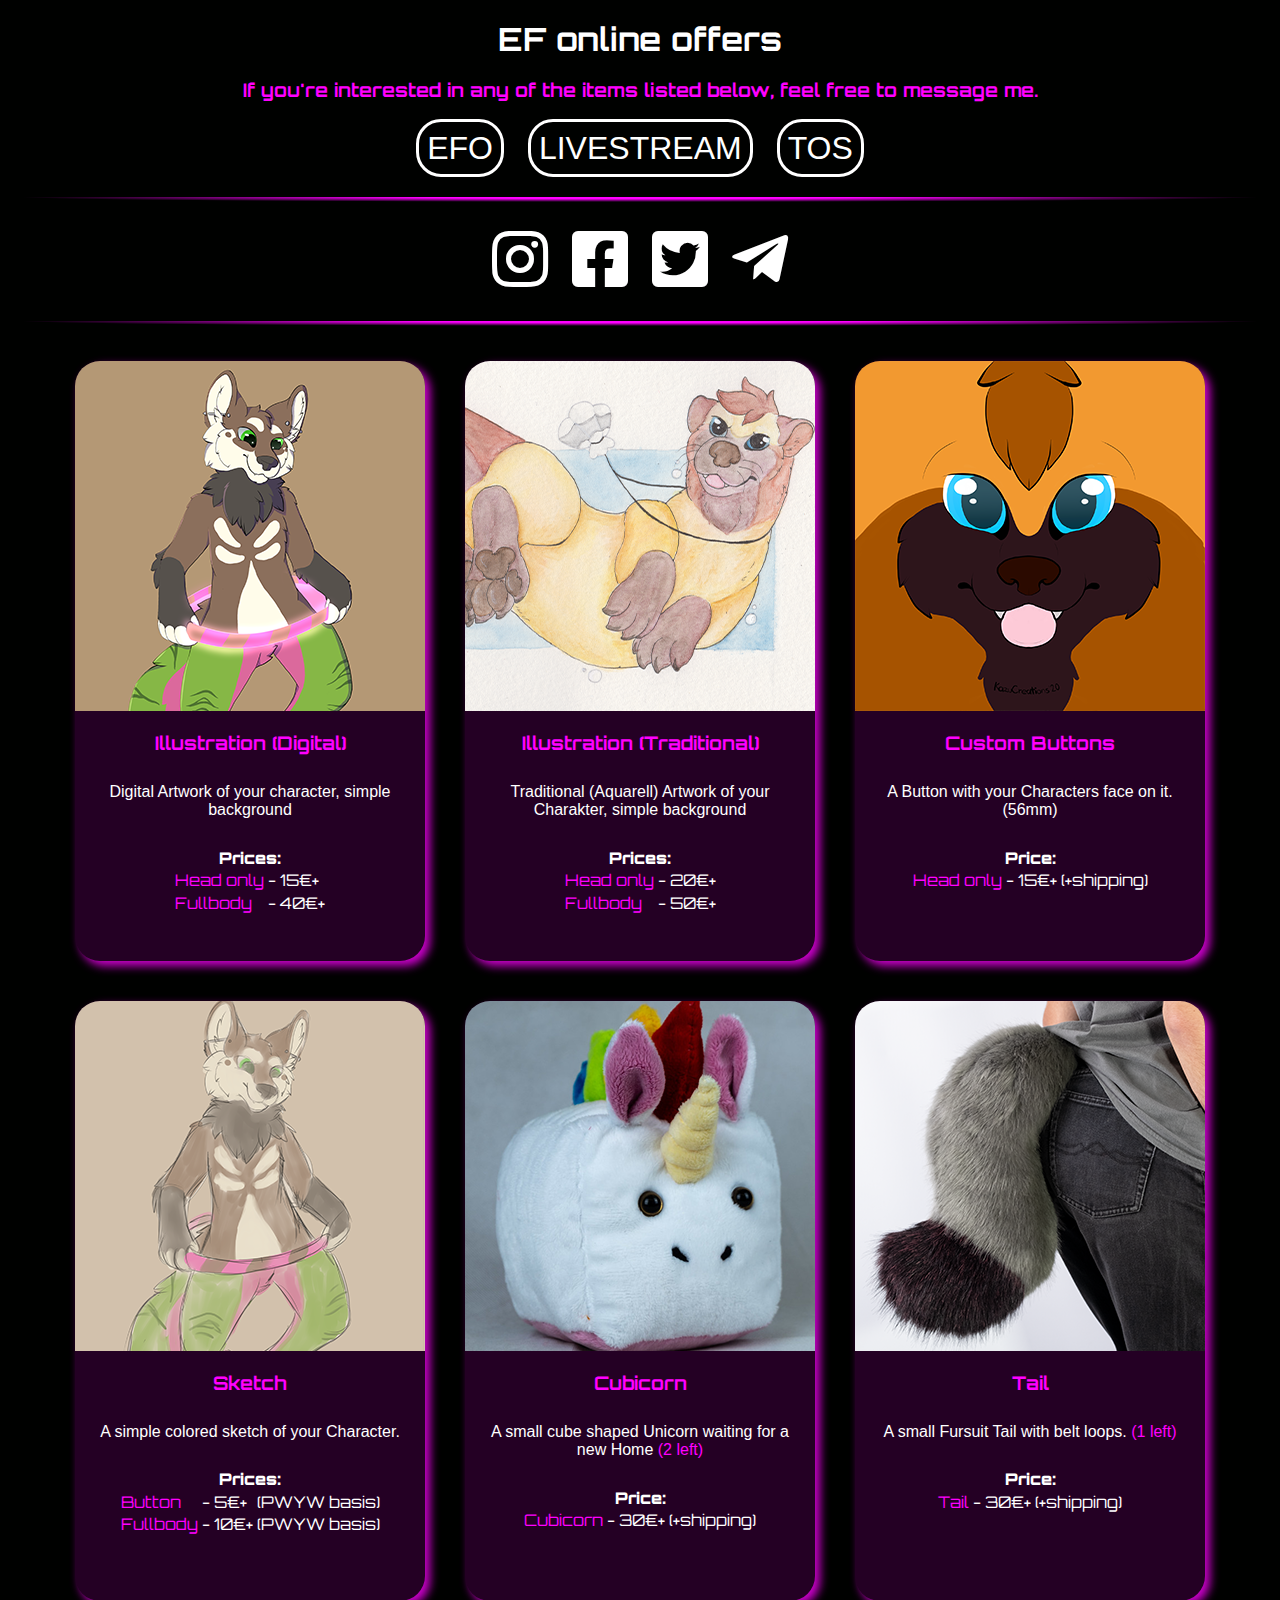
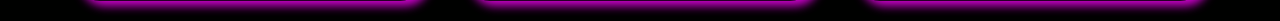
==== index.html @ b6abb4b1 "fille din card" ====
<!DOCTYPE html>
<html>

<head>
    <meta charset="UTF-8">
    <link rel="stylesheet" type="text/css" href=".\css\EFO.css">
    <link rel="stylesheet" type="text/css" href=".\css\normalize.css">
    <link rel="stylesheet" type="text/css" href=".\css\font_awesome.css">
    <link href="https://fonts.googleapis.com/css2?family=Orbitron:wght@400;500;600;700;800;900&display=swap" rel="stylesheet">
    <title> EFo - KazuCreations </title>
</head>

<body>
    <h1>EF online offers</h1>
 
    <h3>If you're interested in any of the items listed below, feel free to message me. </h3>
    
    <div class="center">
        <a href="https://www.eurofurence.org/EFO2020/" target="_blank">EFO</a>
        <a href="https://picarto.tv/kazucreations" target="_blank">LIVESTREAM</a>
        <a href="./tos.html">TOS</a>
    </div>
    
    <hr>

    <div class="centeri">
        <a href="https://www.instagram.com/kazucreations/?hl=de"><i class="fab fa-instagram"></i></a>
        <a href="https://www.facebook.com/kazucreations/"><i class="fab fa-facebook-square"></i></a>
        <a href="https://twitter.com/kazucreations"><i class="fab fa-twitter-square"></i></a>
        <a href="https://t.me/kazucreations"><i class="fab fa-telegram-plane"></i></a>
    </div>

    <hr>

    <div class="flex">

        <div class="container">
            <img src="img/digital.png">
            <h3>Illustration (Digital)</h3>
            <p>Digital Artwork of your character, simple background</p>
            <table class="table-center">
                <tr>
                    <th colspan="2"><strong>Prices:</strong</th>
                </tr>
                <tr>
                    <td><span>Head only</span></td>
                    <td> - 15€+</td>
                </tr>
                <tr>
                    <td><span>Fullbody</span></td>
                    <td> - 40€+</td>
                </tr>
            </table>
        </div>
       
        <div class="container">
            <img src="img/traditional.png">
            <h3>Illustration (Traditional)</h3>
            <p>Traditional (Aquarell) Artwork of your Charakter, simple background</p>
            <table class="table-center">
                <tr>
                    <th colspan="2"><strong>Prices:</strong</th>
                </tr>
                <tr>
                    <td><span>Head only</span></td>
                    <td> - 20€+</td>
                </tr>
                <tr>
                    <td><span>Fullbody</span></td>
                    <td> - 50€+</td>
                </tr>
            </table>
        </div>

        <div class="container">
            <img src="img/Buttons.png">
            <h3>Custom Buttons</h3>
            <p>A Button with your Characters face on it. (56mm)</p>      
            <table class="table-center">
                <tr>
                    <th colspan="3"><strong>Price:</strong</th>
                </tr>
                <tr>
                    <td><span>Head only</span></td>
                    <td> - 15€+</td>
                    <td> (+shipping)</td>
                </tr>
               
            </table>
        </div>

        <div class="container">
            <img src="img/sketch.png">
            <h3>Sketch</h3>
            <p>A simple colored sketch of your Character.</p>
            <table class="table-center">
                <tr>
                    <th colspan="3"><strong>Prices:</strong</th>
                </tr>
                <tr>
                    <td><span>Button</span></td>
                    <td> - 5€+</td>
                    <td> (PWYW basis)</td>
                </tr>
                <tr>
                    <td><span>Fullbody</span></td>
                    <td> - 10€+</td>
                    <td> (PWYW basis)</td>
                </tr>
            </table>
        </div>

        <div class="container">
            <img src="img/cubicorn.png">
            <h3>Cubicorn</h3>
            <p>A small cube shaped Unicorn waiting for a new Home <span>(2 left)</span></p>
            <table class="table-center">
                <tr>
                    <th colspan="3"><strong>Price:</strong</th>
                </tr>
                <tr>
                    <td><span>Cubicorn</span></td>
                    <td> - 30€+</td>
                    <td> (+shipping)</td>
                </tr>
            </table>
        </div>

        <div class="container">
            <img src="img/tail1.png">
            <h3>Tail</h3>
            <p>A small Fursuit Tail with belt loops. <span>(1 left)</span></p>
            <table class="table-center">
                <tr>
                    <th colspan="3"><strong>Price:</strong</th>
                </tr>
                <tr>
                    <td><span>Tail</span></td>
                    <td> - 30€+</td>
                    <td> (+shipping)</td>
                </tr>
            </table>
        </div>

    </div>

    

</body>

</html>
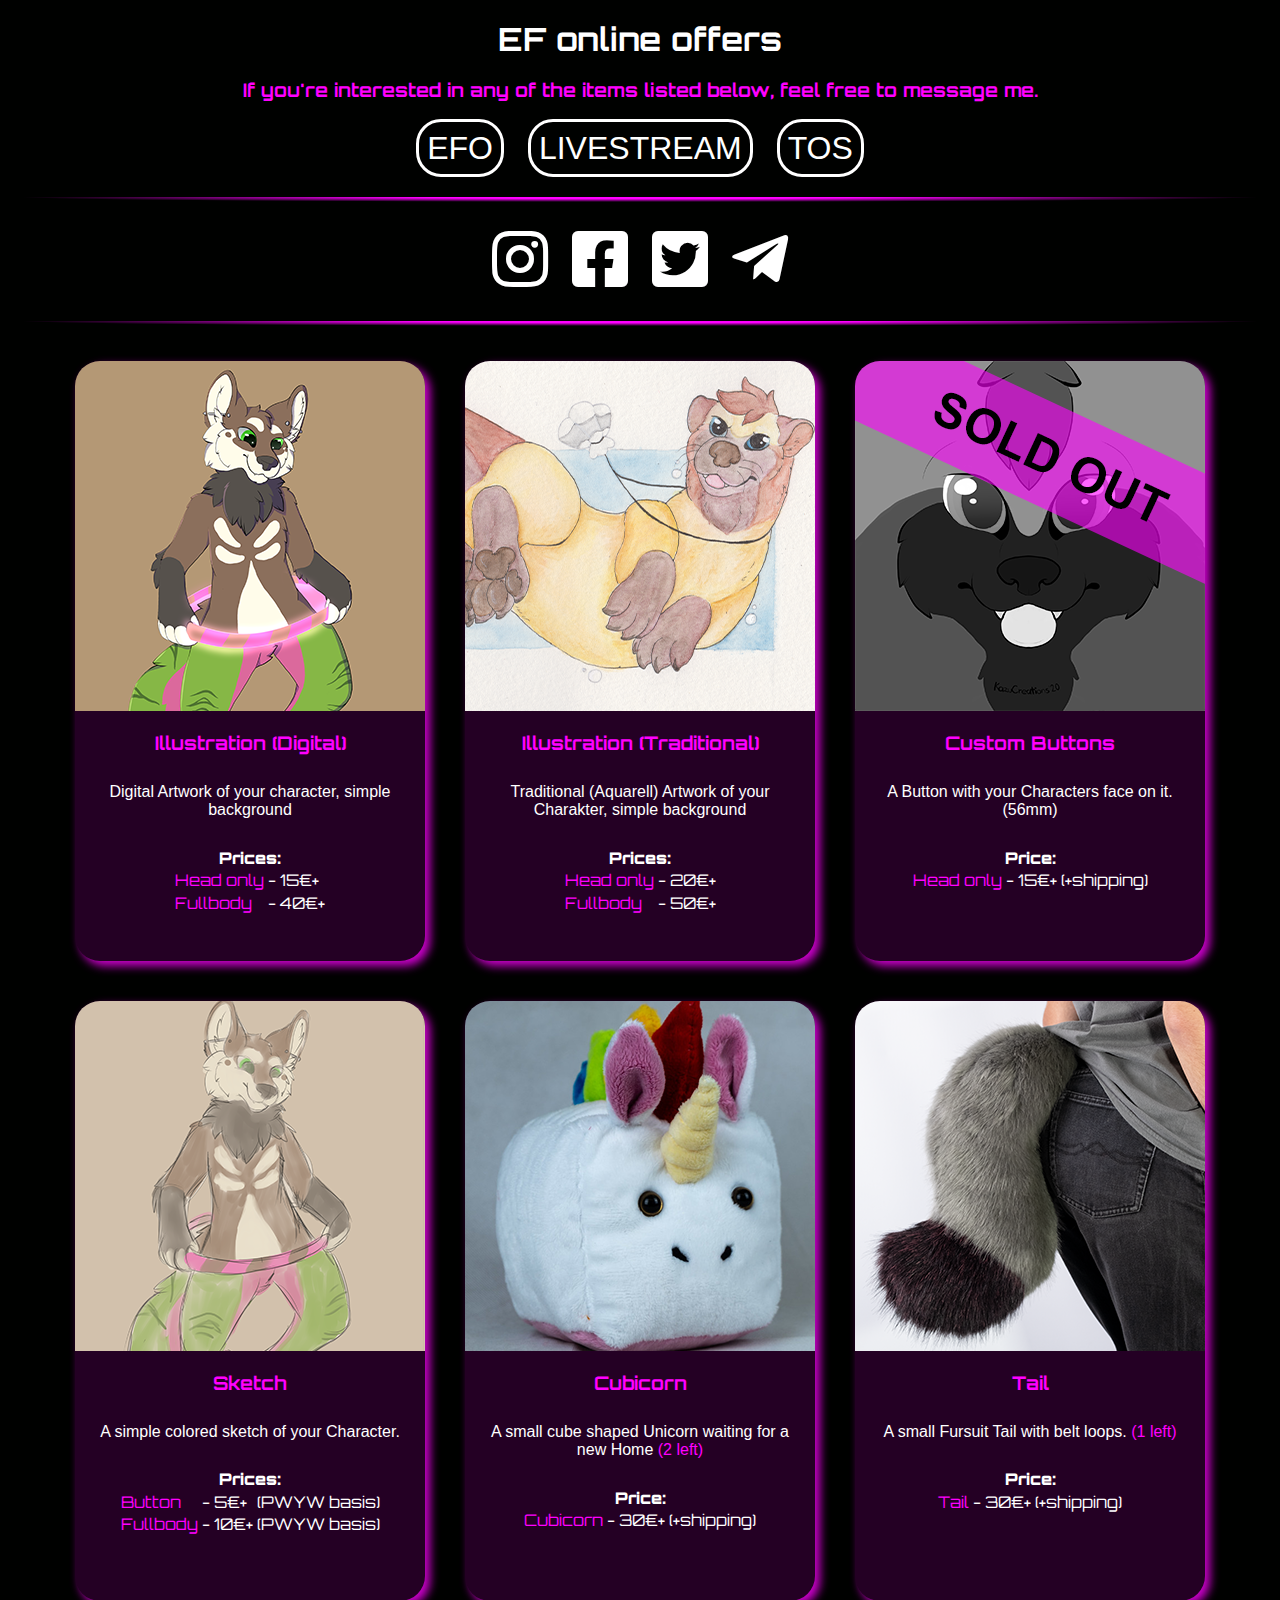
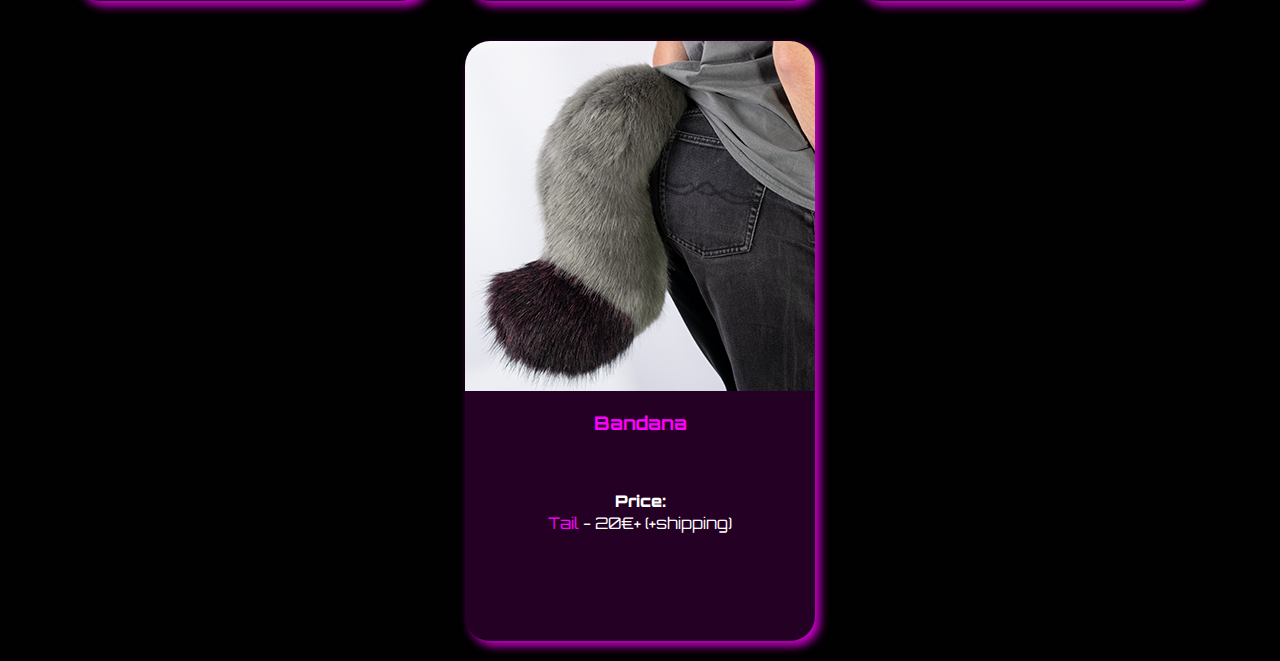
==== commit 76673f52: "added out panel for button" ====
--- a/index.html
+++ b/index.html
@@ -73,7 +73,7 @@
         </div>
 
         <div class="container">
-            <img src="img/Buttons.png">
+            <img src="img/Buttonsout.png">
             <h3>Custom Buttons</h3>
             <p>A Button with your Characters face on it. (56mm)</p>      
             <table class="table-center">
@@ -142,6 +142,22 @@
             </table>
         </div>
 
+        <div class="container">
+            <img src="img/tail1.png">
+            <h3>Bandana</h3>
+            <p> <span></span></p>
+            <table class="table-center">
+                <tr>
+                    <th colspan="3"><strong>Price:</strong</th>
+                </tr>
+                <tr>
+                    <td><span>Tail</span></td>
+                    <td> - 20€+</td>
+                    <td> (+shipping)</td>
+                </tr>
+            </table>
+        </div>
+
     </div>
 
     
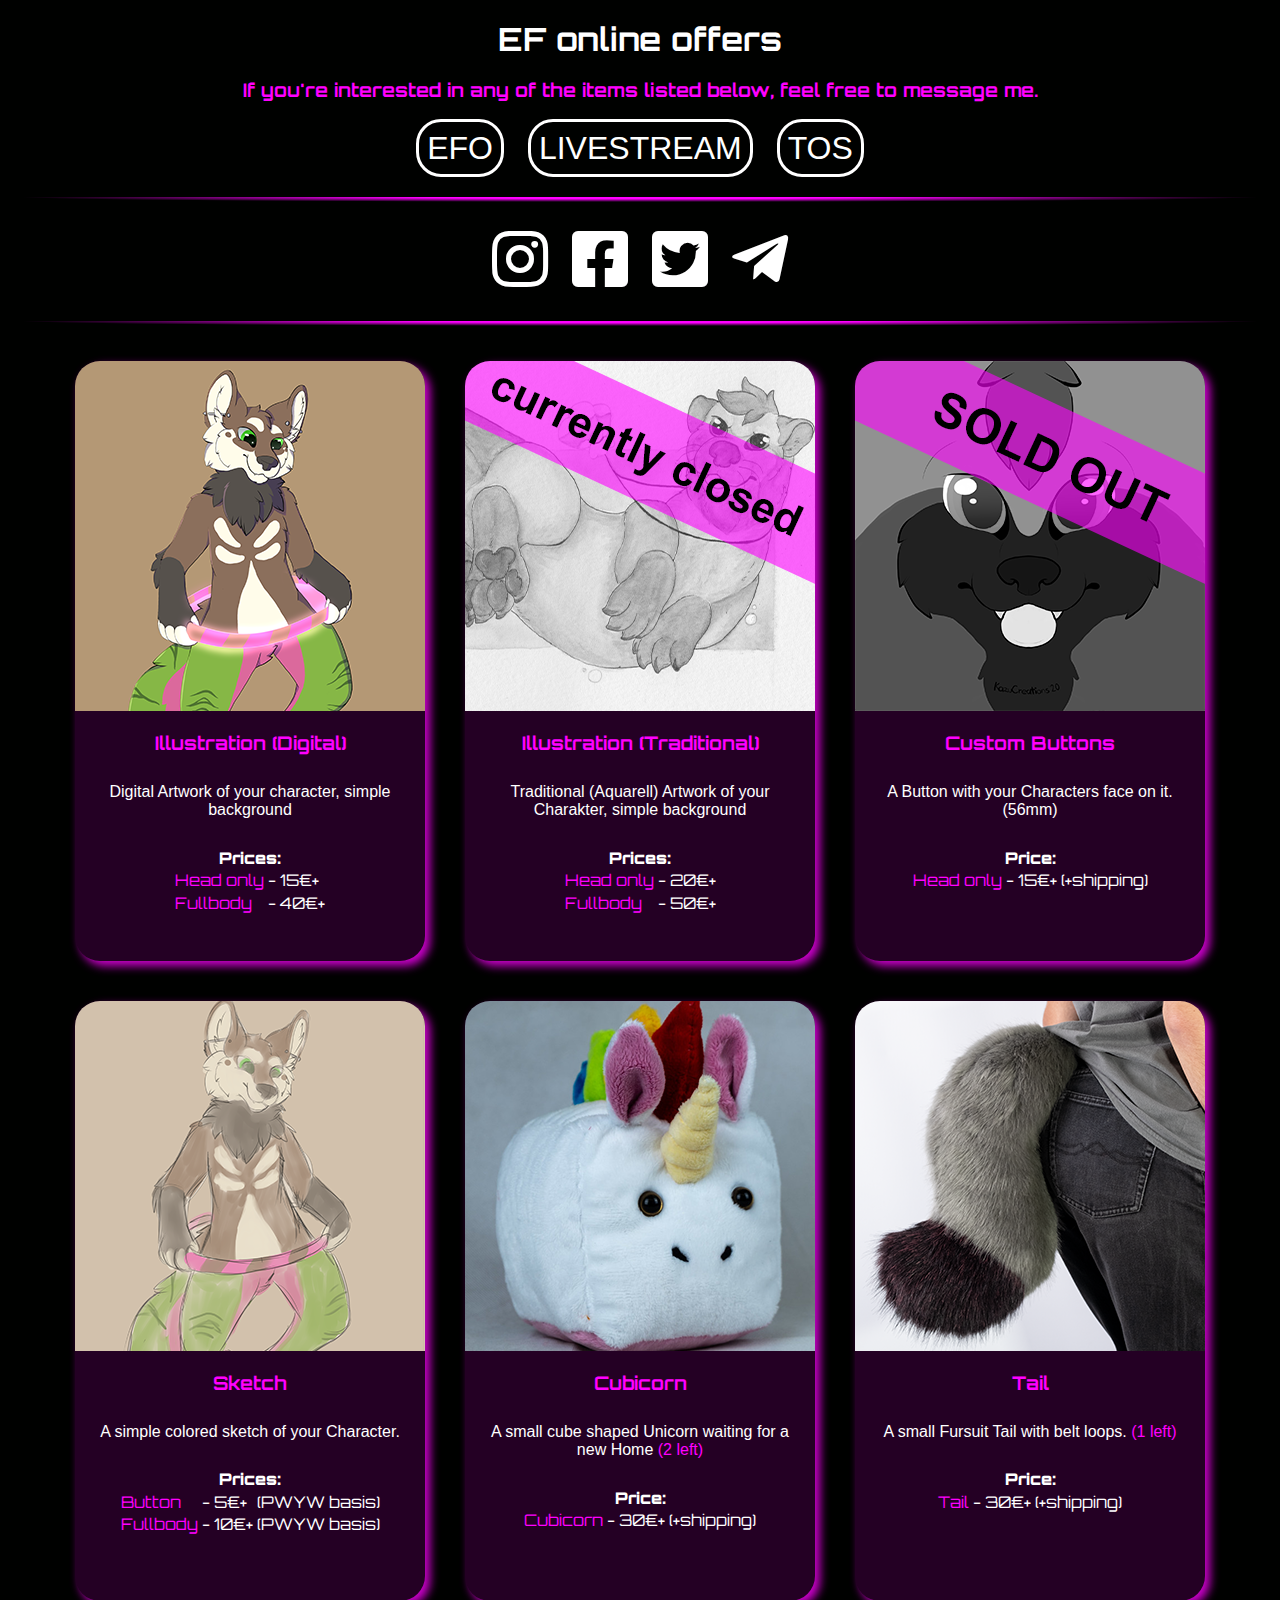
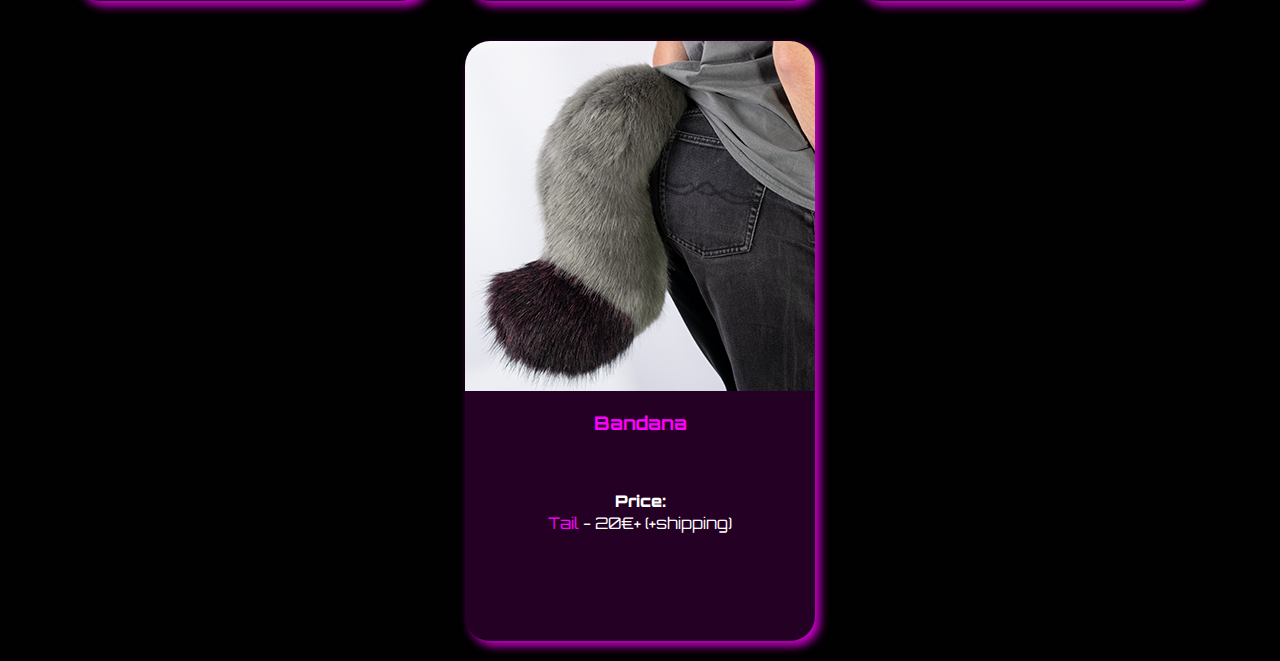
==== commit 30ea34ad: "changed more info" ====
--- a/index.html
+++ b/index.html
@@ -11,6 +11,7 @@
 </head>
 
 <body>
+    <div class="grid">
     <h1>EF online offers</h1>
  
     <h3>If you're interested in any of the items listed below, feel free to message me. </h3>
@@ -54,7 +55,7 @@
         </div>
        
         <div class="container">
-            <img src="img/traditional.png">
+            <img src="img/traditionalclosed.png">
             <h3>Illustration (Traditional)</h3>
             <p>Traditional (Aquarell) Artwork of your Charakter, simple background</p>
             <table class="table-center">
@@ -161,7 +162,7 @@
     </div>
 
     
-
+</div>
 </body>
 
 </html>
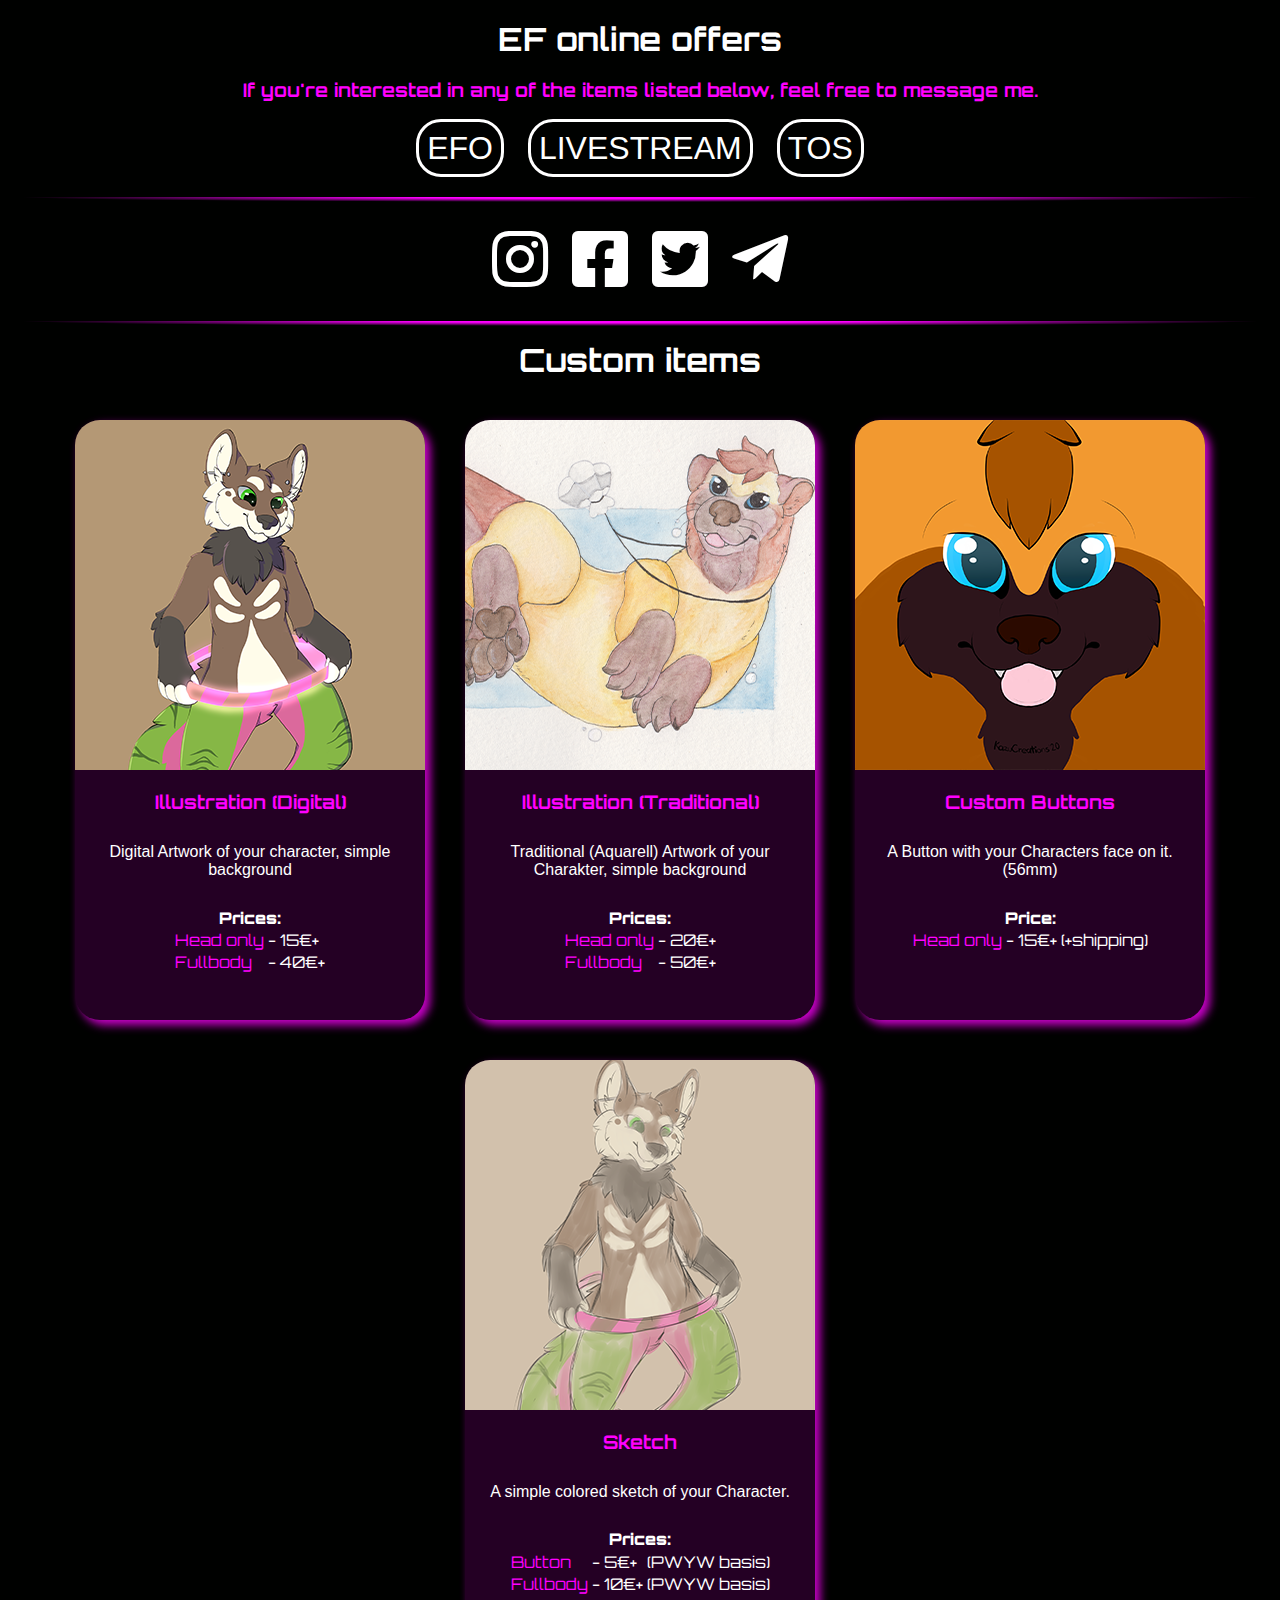
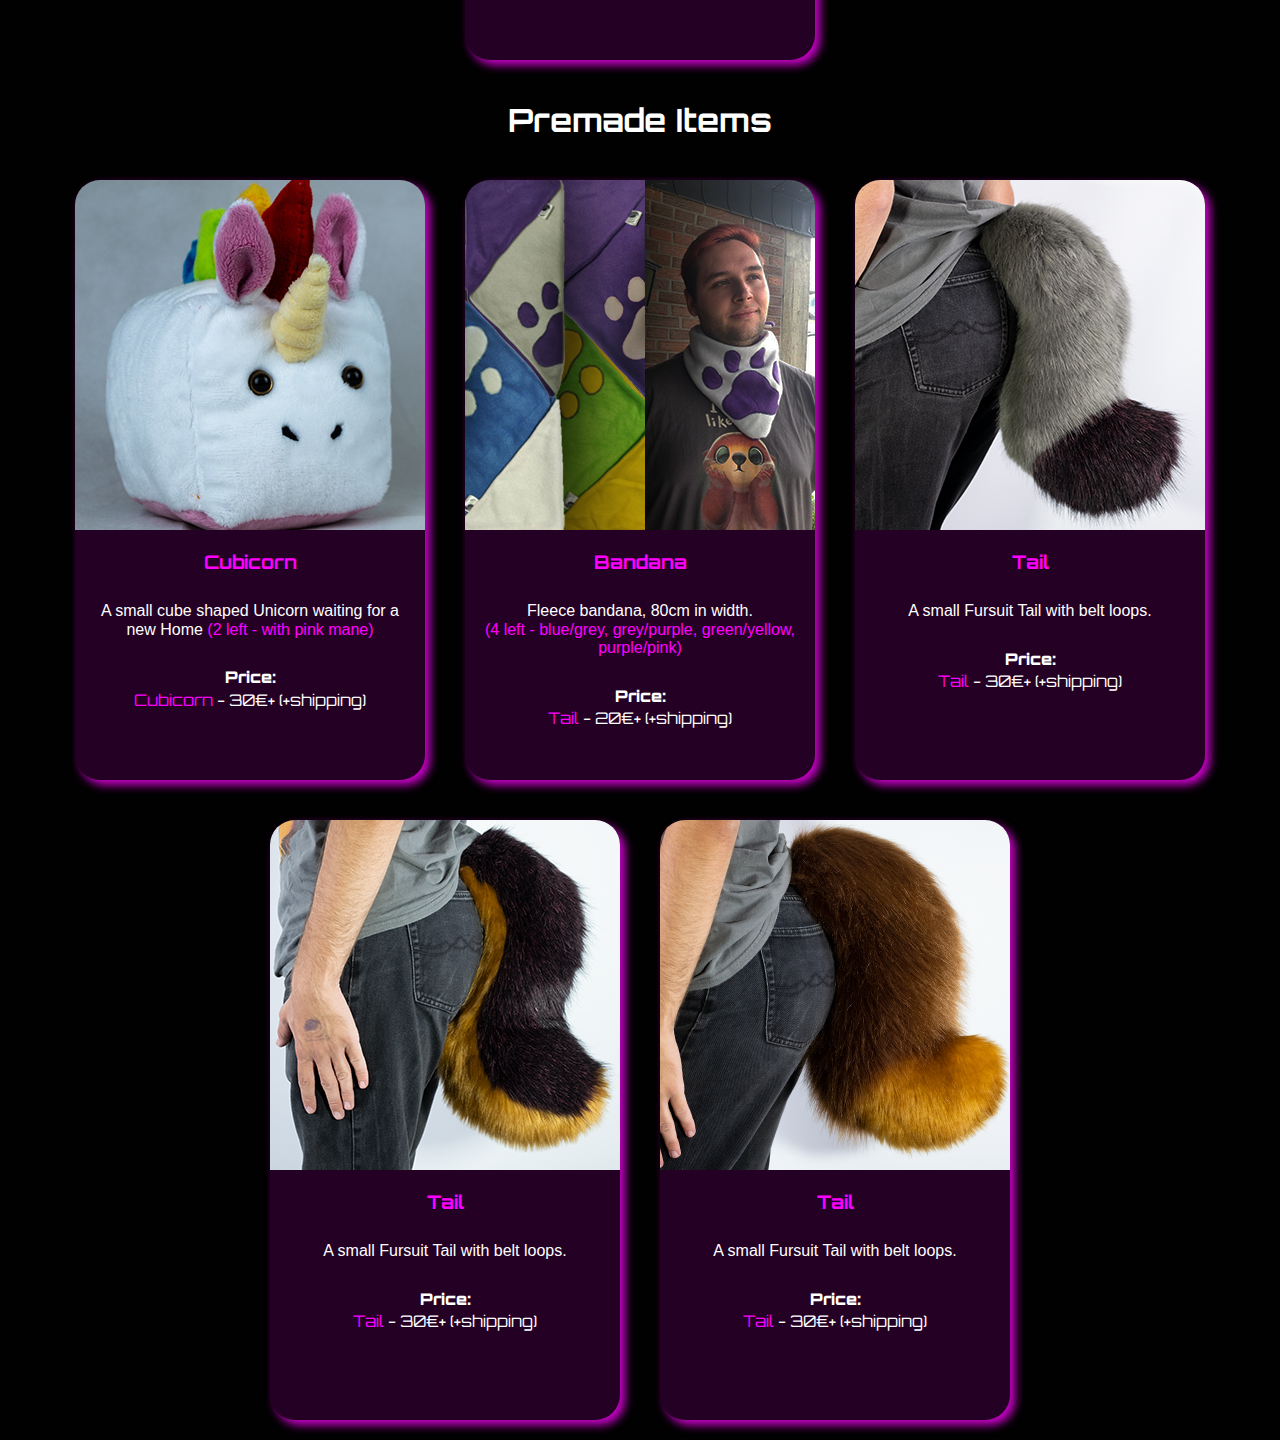
==== commit 7ac0ff28: "added card infos & img" ====
--- a/index.html
+++ b/index.html
@@ -33,6 +33,8 @@
 
     <hr>
 
+    <h1>Custom items</h1>
+
     <div class="flex">
 
         <div class="container">
@@ -55,7 +57,7 @@
         </div>
        
         <div class="container">
-            <img src="img/traditionalclosed.png">
+            <img src="img/traditional.png">
             <h3>Illustration (Traditional)</h3>
             <p>Traditional (Aquarell) Artwork of your Charakter, simple background</p>
             <table class="table-center">
@@ -74,7 +76,7 @@
         </div>
 
         <div class="container">
-            <img src="img/Buttonsout.png">
+            <img src="img/Buttons.png">
             <h3>Custom Buttons</h3>
             <p>A Button with your Characters face on it. (56mm)</p>      
             <table class="table-center">
@@ -109,12 +111,15 @@
                     <td> (PWYW basis)</td>
                 </tr>
             </table>
-        </div>
-
+        </div></div>
+
+        <h1>Premade Items</h1>
+
+<div class="flex">
         <div class="container">
             <img src="img/cubicorn.png">
             <h3>Cubicorn</h3>
-            <p>A small cube shaped Unicorn waiting for a new Home <span>(2 left)</span></p>
+            <p>A small cube shaped Unicorn waiting for a new Home <span>(2 left - with pink mane)</span></p>
             <table class="table-center">
                 <tr>
                     <th colspan="3"><strong>Price:</strong</th>
@@ -122,6 +127,22 @@
                 <tr>
                     <td><span>Cubicorn</span></td>
                     <td> - 30€+</td>
+                    <td> (+shipping)</td>
+                </tr>
+            </table>
+        </div>
+
+        <div class="container">
+            <img src="img/bandana.png">
+            <h3>Bandana</h3>
+            <p>Fleece bandana, 80cm in width. <br><span>(4 left - blue/grey, grey/purple, green/yellow, purple/pink)</span></p>
+            <table class="table-center">
+                <tr>
+                    <th colspan="3"><strong>Price:</strong</th>
+                </tr>
+                <tr>
+                    <td><span>Tail</span></td>
+                    <td> - 20€+</td>
                     <td> (+shipping)</td>
                 </tr>
             </table>
@@ -130,30 +151,46 @@
         <div class="container">
             <img src="img/tail1.png">
             <h3>Tail</h3>
-            <p>A small Fursuit Tail with belt loops. <span>(1 left)</span></p>
-            <table class="table-center">
-                <tr>
-                    <th colspan="3"><strong>Price:</strong</th>
-                </tr>
-                <tr>
-                    <td><span>Tail</span></td>
-                    <td> - 30€+</td>
-                    <td> (+shipping)</td>
-                </tr>
-            </table>
-        </div>
-
-        <div class="container">
-            <img src="img/tail1.png">
-            <h3>Bandana</h3>
-            <p> <span></span></p>
-            <table class="table-center">
-                <tr>
-                    <th colspan="3"><strong>Price:</strong</th>
-                </tr>
-                <tr>
-                    <td><span>Tail</span></td>
-                    <td> - 20€+</td>
+            <p>A small Fursuit Tail with belt loops. </p>
+            <table class="table-center">
+                <tr>
+                    <th colspan="3"><strong>Price:</strong</th>
+                </tr>
+                <tr>
+                    <td><span>Tail</span></td>
+                    <td> - 30€+</td>
+                    <td> (+shipping)</td>
+                </tr>
+            </table>
+        </div>
+
+        <div class="container">
+            <img src="img/tail2.png">
+            <h3>Tail</h3>
+            <p>A small Fursuit Tail with belt loops. </p>
+            <table class="table-center">
+                <tr>
+                    <th colspan="3"><strong>Price:</strong</th>
+                </tr>
+                <tr>
+                    <td><span>Tail</span></td>
+                    <td> - 30€+</td>
+                    <td> (+shipping)</td>
+                </tr>
+            </table>
+        </div>
+
+        <div class="container">
+            <img src="img/tail3.png">
+            <h3>Tail</h3>
+            <p>A small Fursuit Tail with belt loops. </p>
+            <table class="table-center">
+                <tr>
+                    <th colspan="3"><strong>Price:</strong</th>
+                </tr>
+                <tr>
+                    <td><span>Tail</span></td>
+                    <td> - 30€+</td>
                     <td> (+shipping)</td>
                 </tr>
             </table>
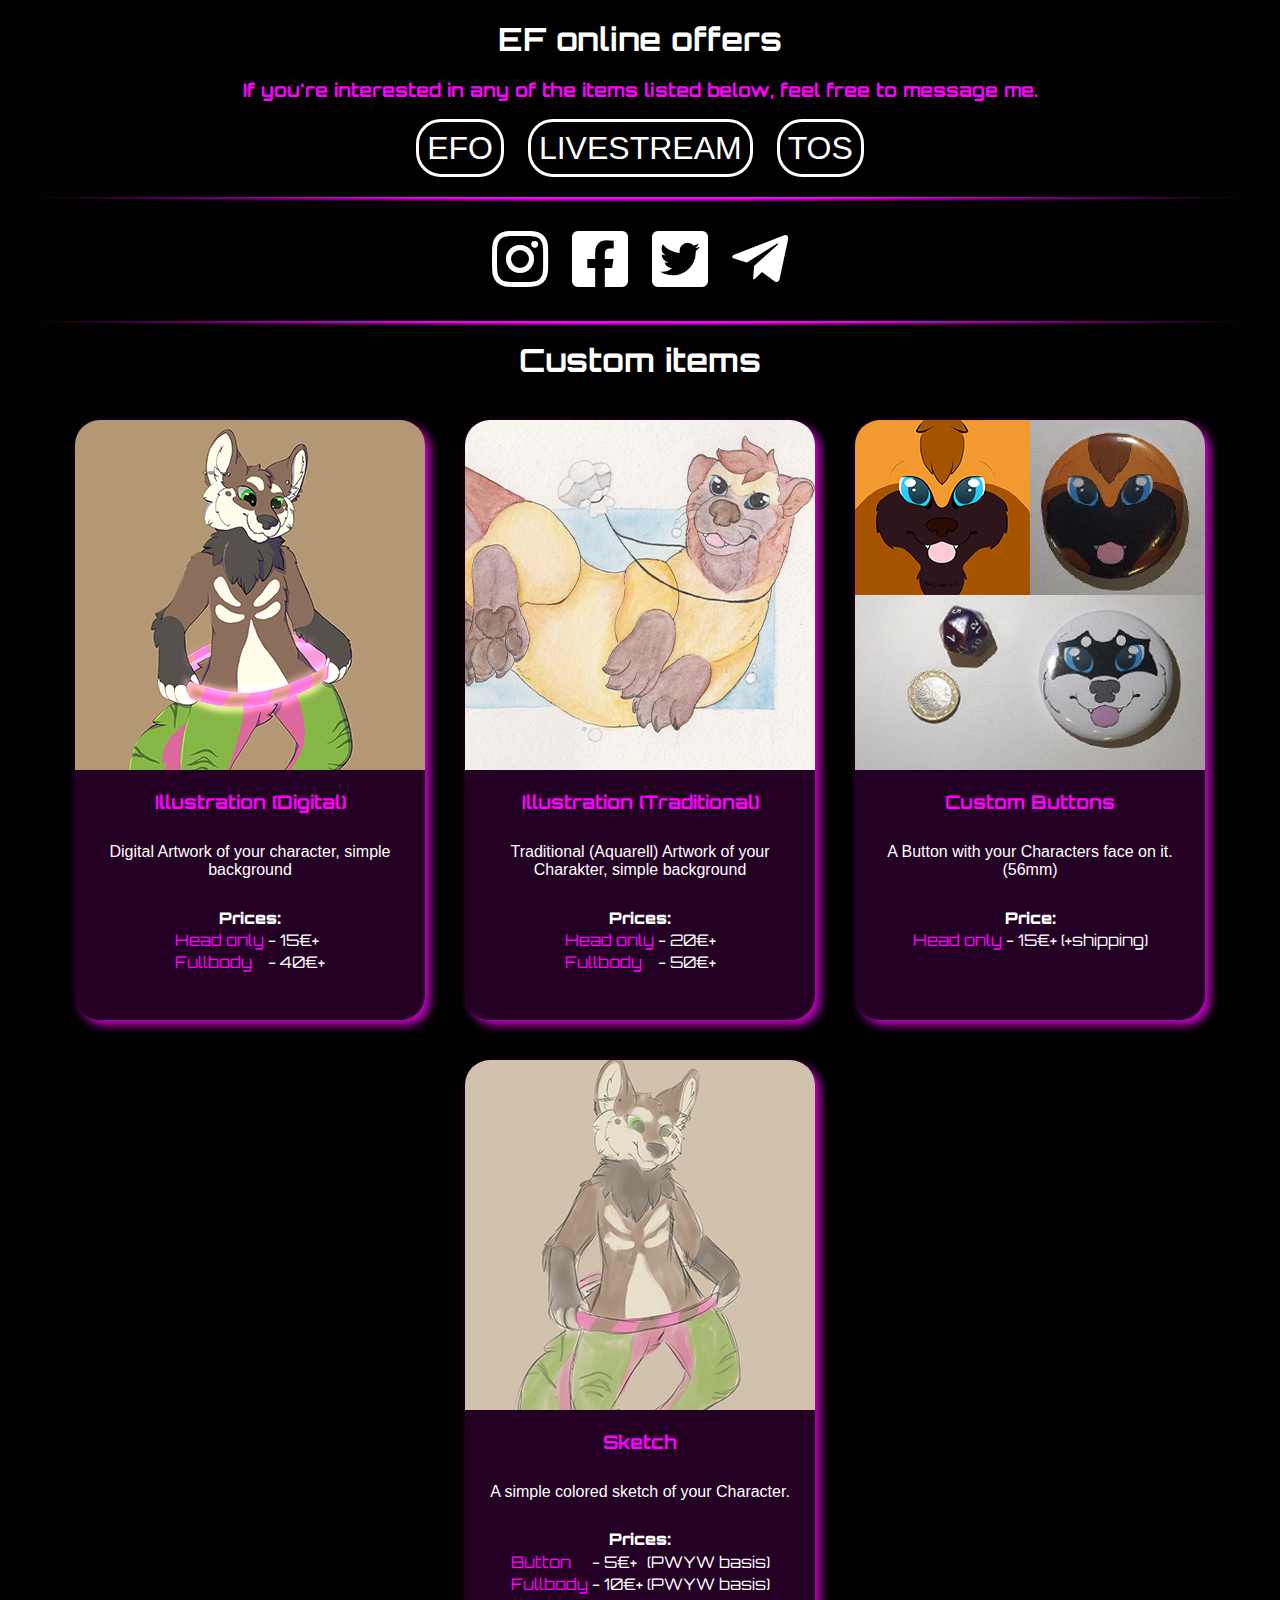
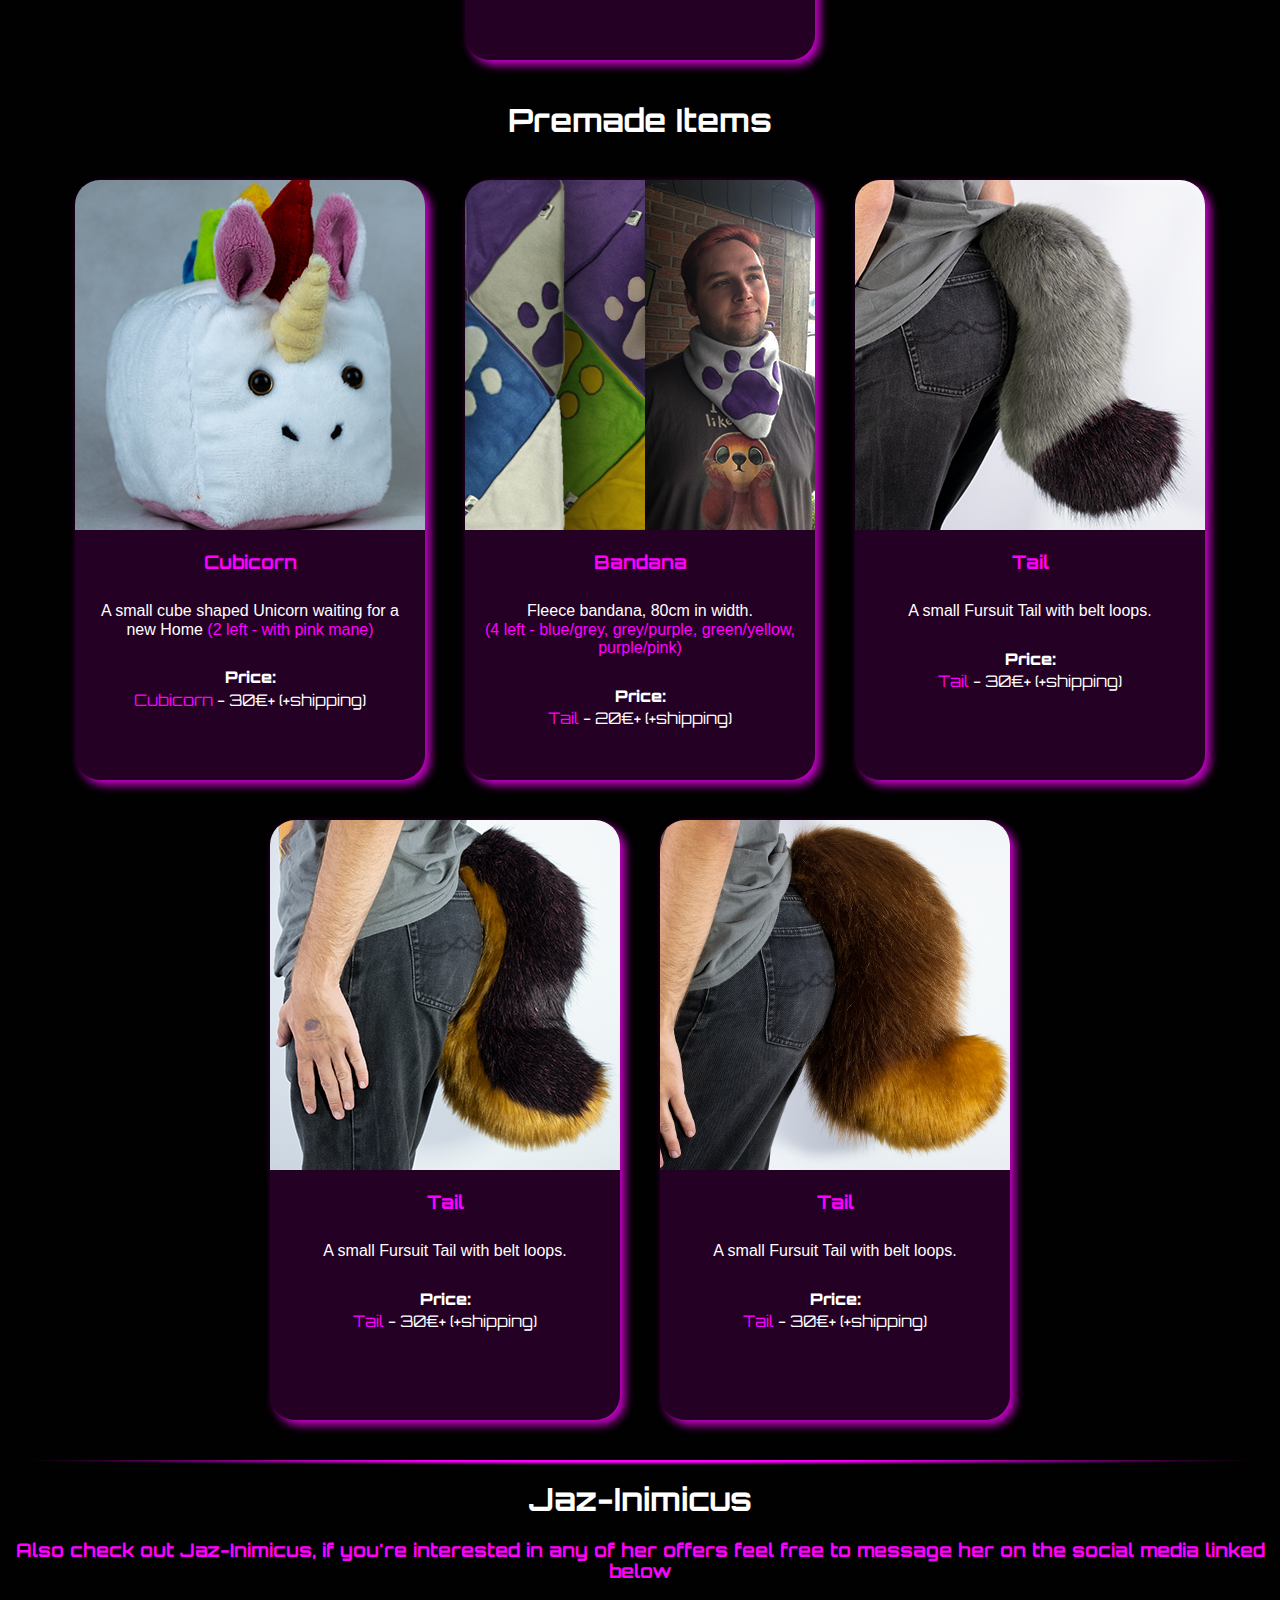
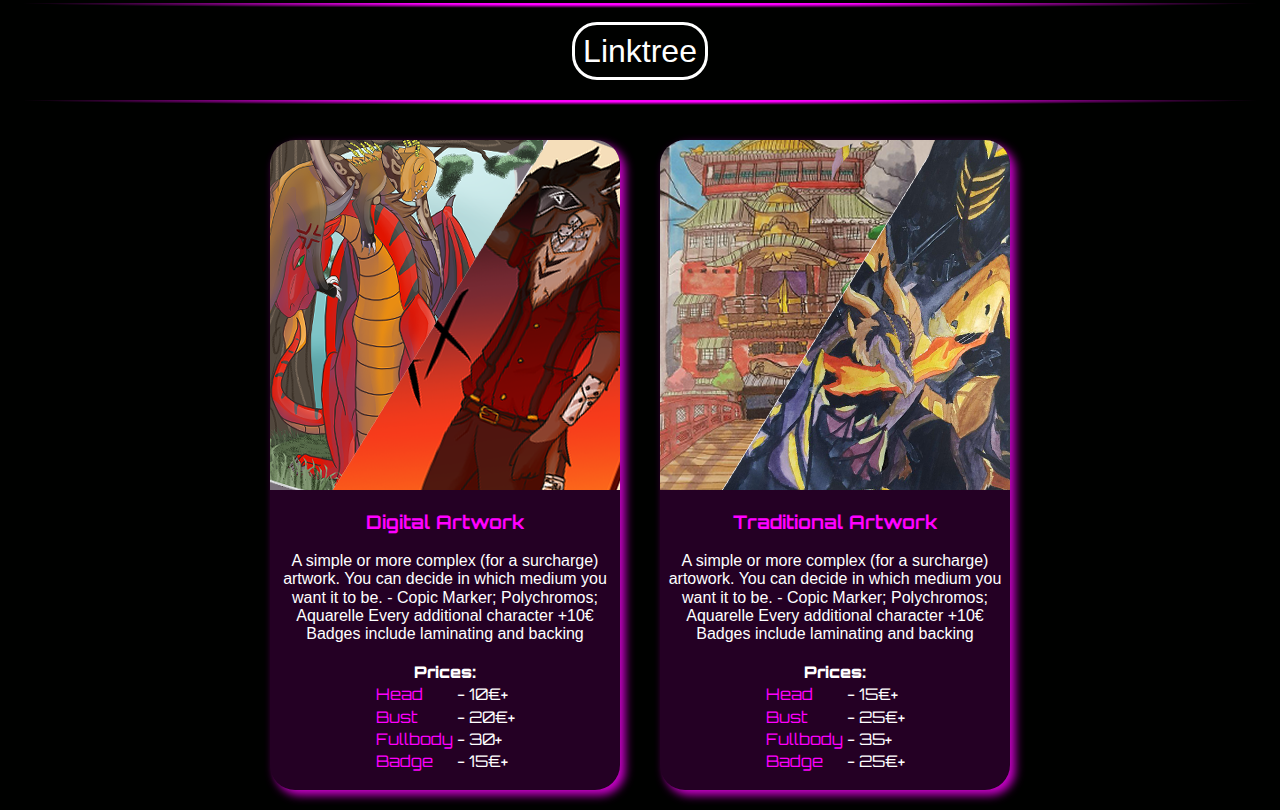
==== commit 96c12c84: "added Jaz-Inimicus cards" ====
--- a/index.html
+++ b/index.html
@@ -11,7 +11,6 @@
 </head>
 
 <body>
-    <div class="grid">
     <h1>EF online offers</h1>
  
     <h3>If you're interested in any of the items listed below, feel free to message me. </h3>
@@ -198,8 +197,82 @@
 
     </div>
 
-    
+    <hr>
+    <h1>Jaz-Inimicus</h1>
+    <h3>Also check out Jaz-Inimicus, if you're interested in any of her offers feel free to message her on the social media linked below</h3>
+<hr>
+<div class="center">
+   
+    <a href="https://picarto.tv/kazucreations" target="_blank">Linktree</a>
 </div>
+<hr>
+<div class="flex">
+   
+    <div class="container2">
+        <img src="img/DigitalExamples.png">
+        <h3>Digital Artwork</h3>
+        <p>A simple or more complex (for a surcharge) artwork. You can
+        decide in which medium you want it to be.
+         - Copic Marker; Polychromos; Aquarelle
+         Every additional character +10€
+         Badges include laminating and backing</p>
+        <table class="table-center">
+            <tr>
+                <th colspan="2"><strong>Prices:</strong</th>
+            </tr>
+            <tr>
+                <td><span>Head</span></td>
+                <td> - 10€+</td>
+            </tr>
+            <tr>
+                <td><span>Bust</span></td>
+                <td> - 20€+</td>
+            </tr>
+            <tr>
+                <td><span>Fullbody</span></td>
+                <td> - 30+</td>
+            </tr>
+            <tr>
+                <td><span>Badge</span></td>
+                <td> - 15€+</td>
+            </tr>
+        </table>
+    </div>
+
+    <div class="container2">
+        <img src="img/TraditionalExamples.png">
+        <h3>Traditional Artwork</h3>
+        <p>A simple or more complex (for a surcharge) artowork. You can
+        decide in which medium you want it to be.
+         - Copic Marker; Polychromos; Aquarelle
+         Every additional character +10€
+         Badges include laminating and backing</p>
+        <table class="table-center">
+            <tr>
+                <th colspan="2"><strong>Prices:</strong</th>
+            </tr>
+            <tr>
+                <td><span>Head</span></td>
+                <td> - 15€+</td>
+            </tr>
+            <tr>
+                <td><span>Bust</span></td>
+                <td> - 25€+</td>
+            </tr>
+            <tr>
+                <td><span>Fullbody</span></td>
+                <td> - 35+</td>
+            </tr>
+            <tr>
+                <td><span>Badge</span></td>
+                <td> - 25€+</td>
+            </tr>
+        </table>
+    </div>
+
+
+   </div>
+
 </body>
 
 </html>
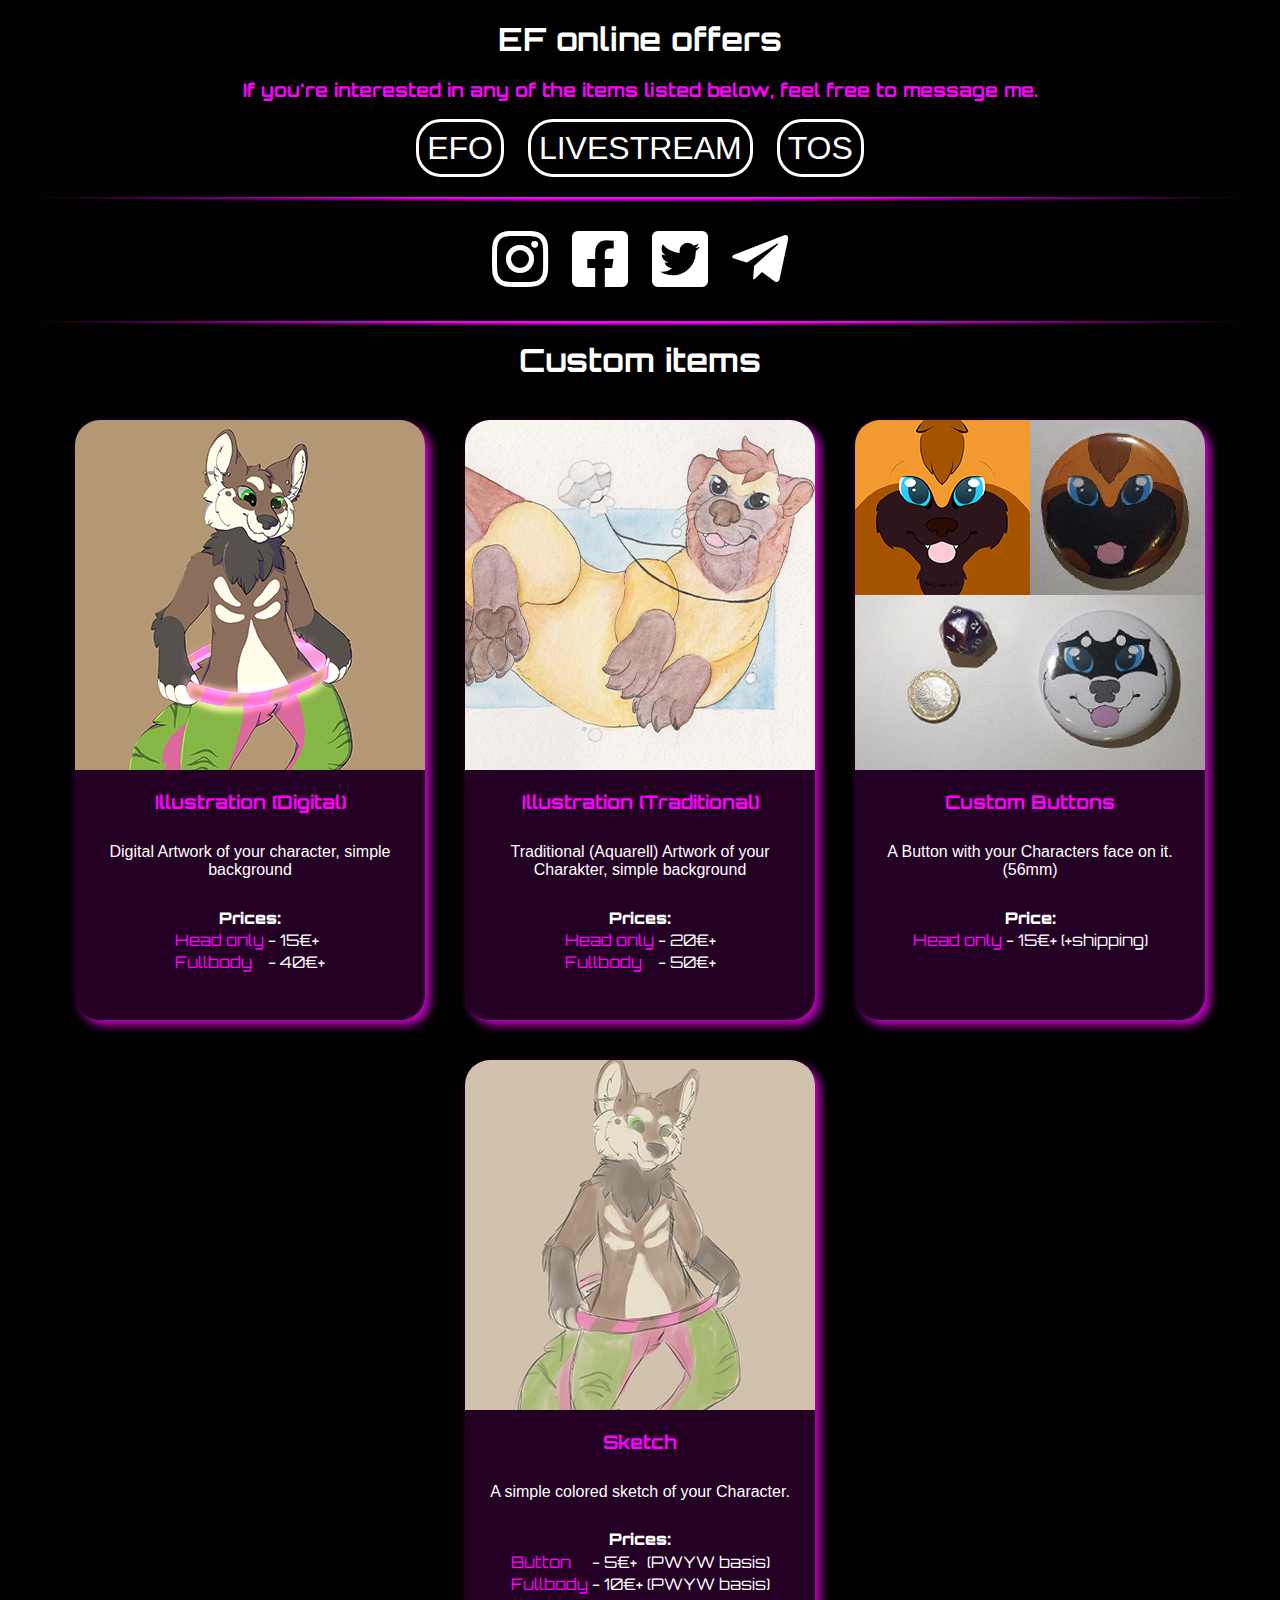
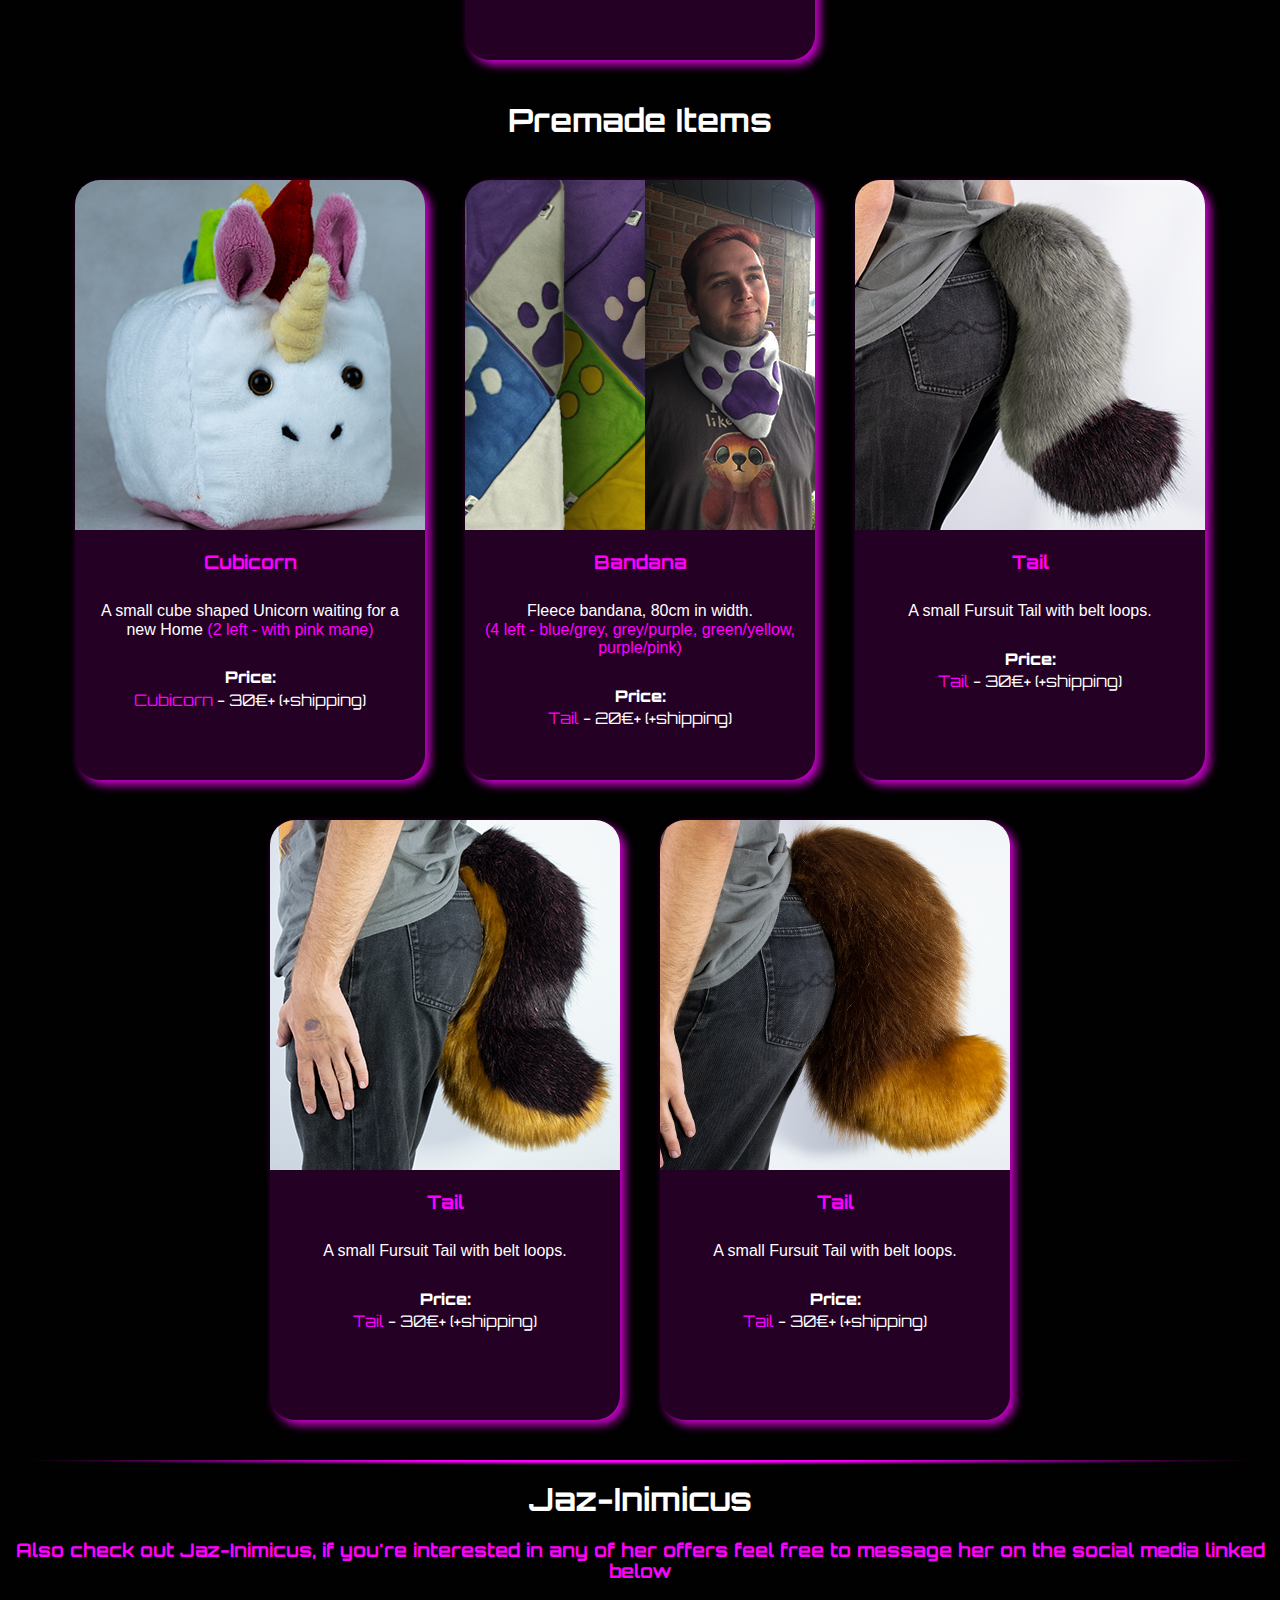
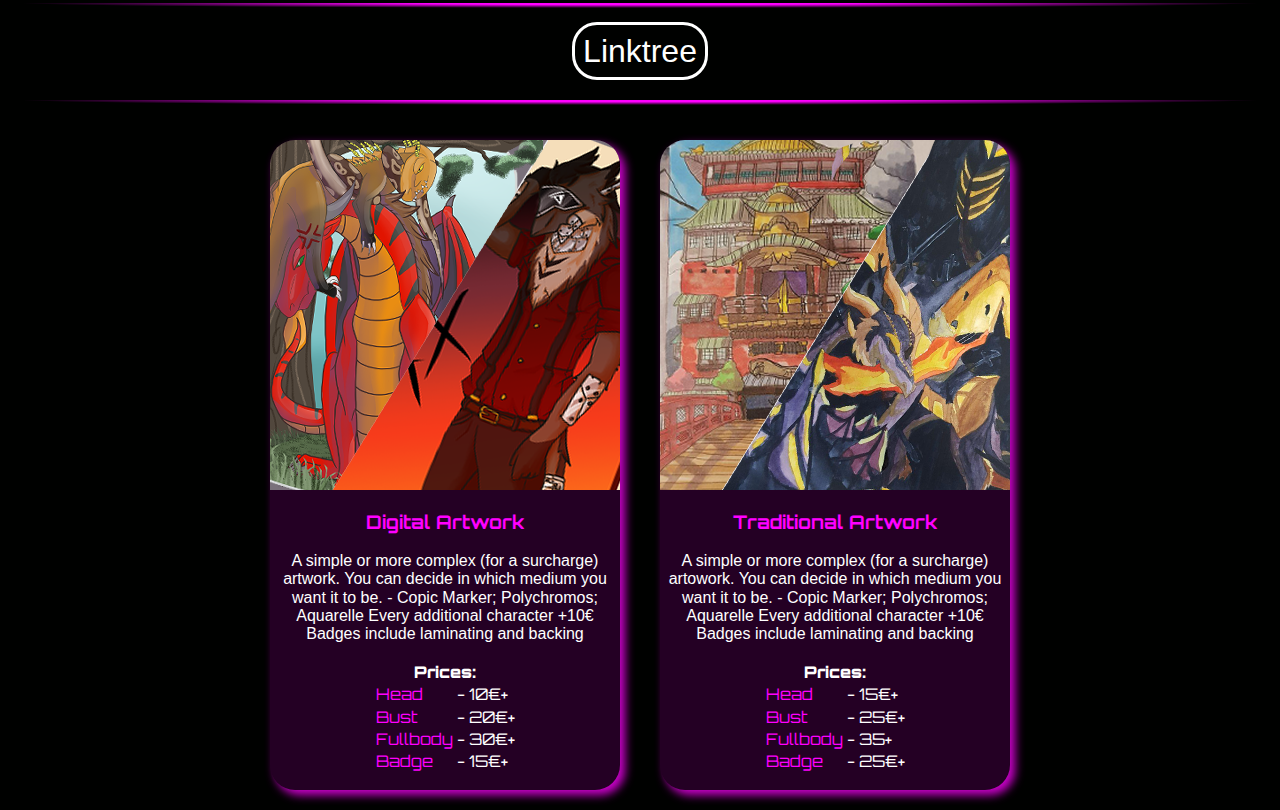
==== commit d1c0cdb3: "corrected price" ====
--- a/index.html
+++ b/index.html
@@ -203,7 +203,7 @@
 <hr>
 <div class="center">
    
-    <a href="https://picarto.tv/kazucreations" target="_blank">Linktree</a>
+    <a href="https://linktr.ee/JazInimicus" target="_blank">Linktree</a>
 </div>
 <hr>
 <div class="flex">
@@ -230,7 +230,7 @@
             </tr>
             <tr>
                 <td><span>Fullbody</span></td>
-                <td> - 30+</td>
+                <td> - 30€+</td>
             </tr>
             <tr>
                 <td><span>Badge</span></td>
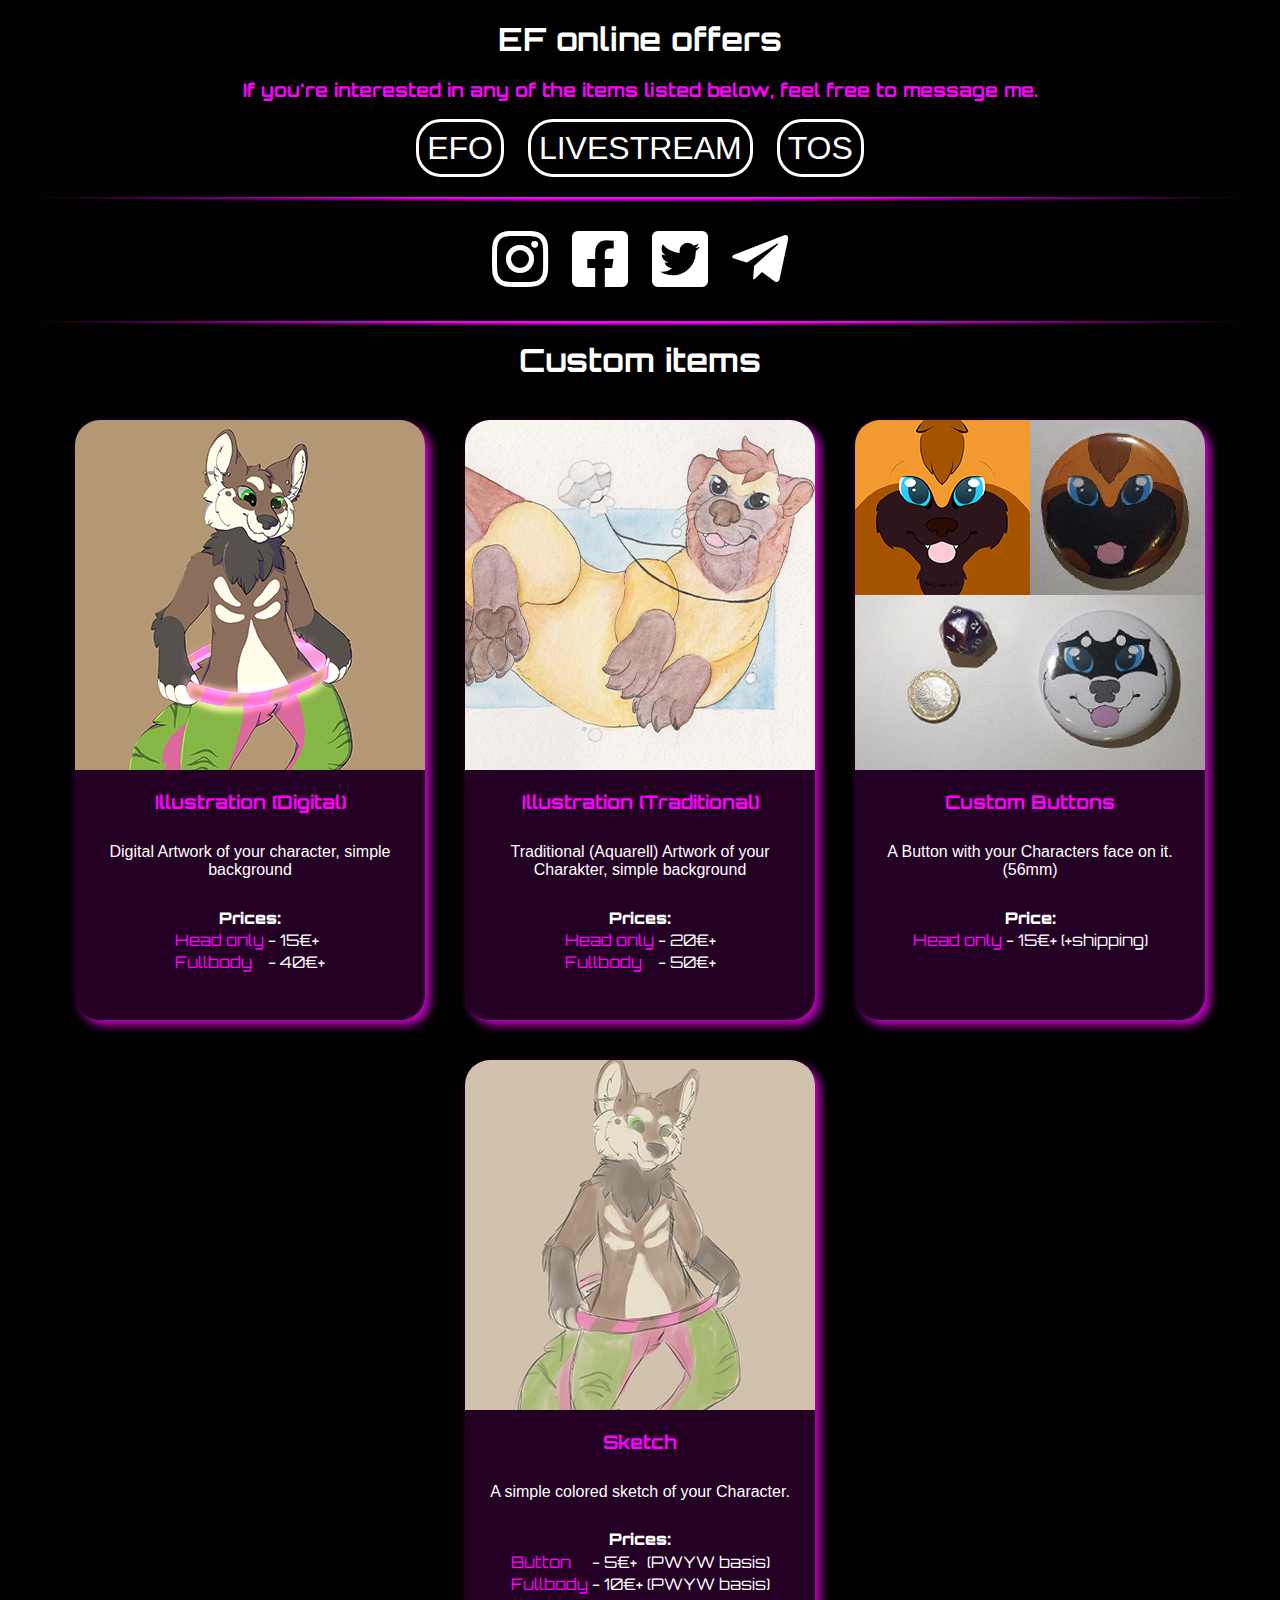
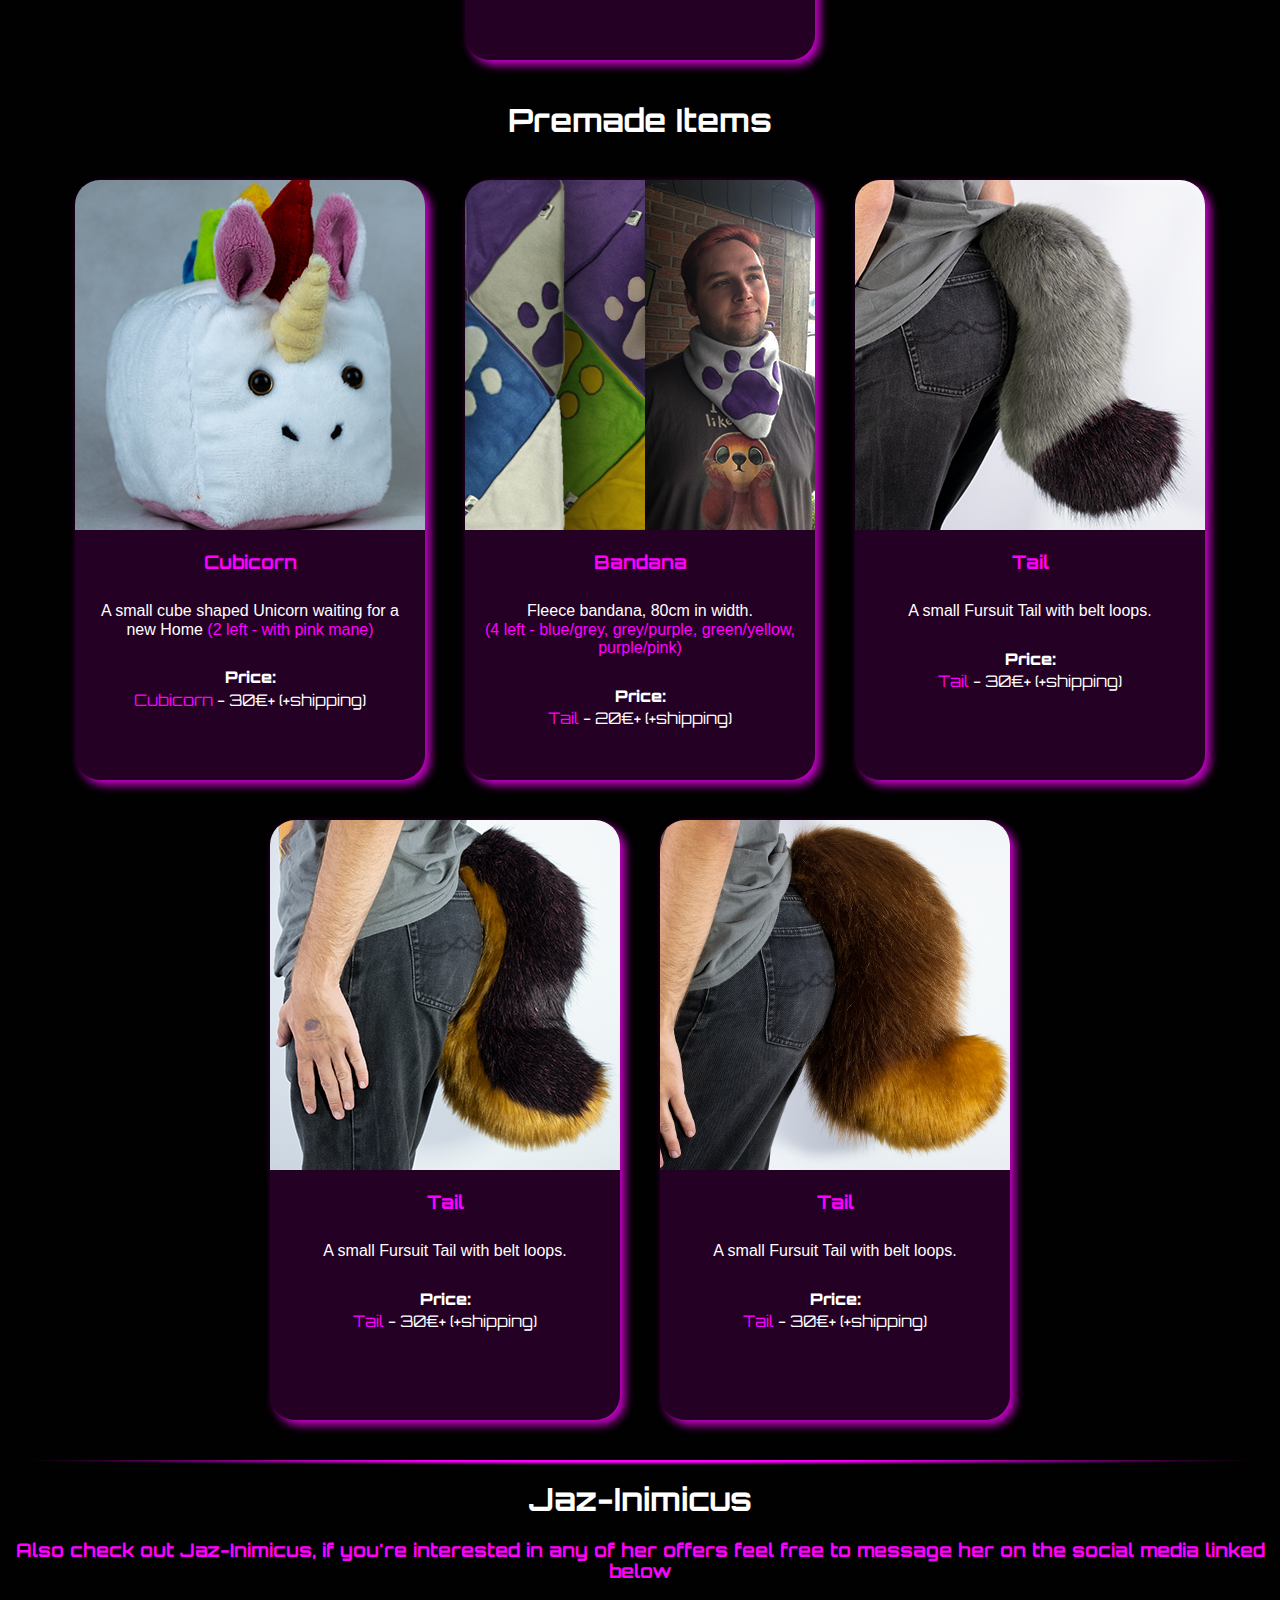
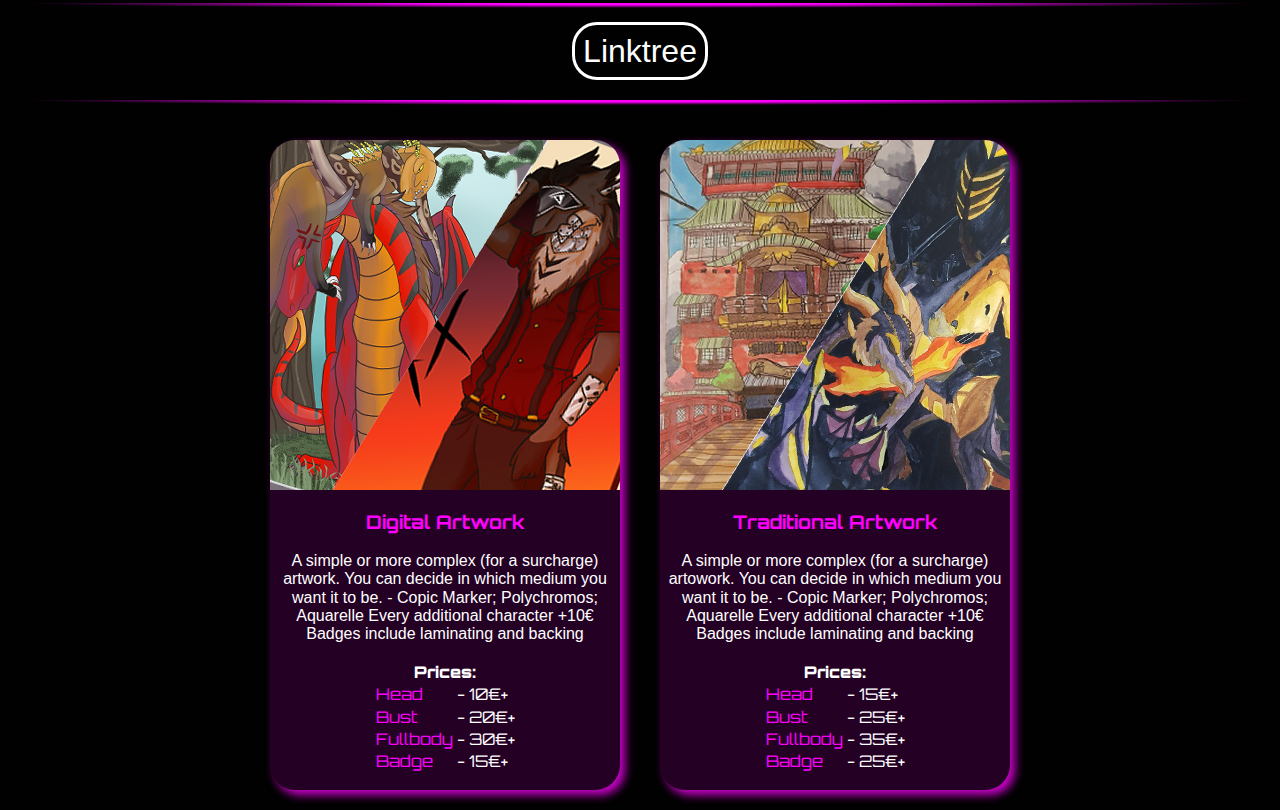
==== commit 91b75baa: "update price (again)" ====
--- a/index.html
+++ b/index.html
@@ -261,7 +261,7 @@
             </tr>
             <tr>
                 <td><span>Fullbody</span></td>
-                <td> - 35+</td>
+                <td> - 35€+</td>
             </tr>
             <tr>
                 <td><span>Badge</span></td>
